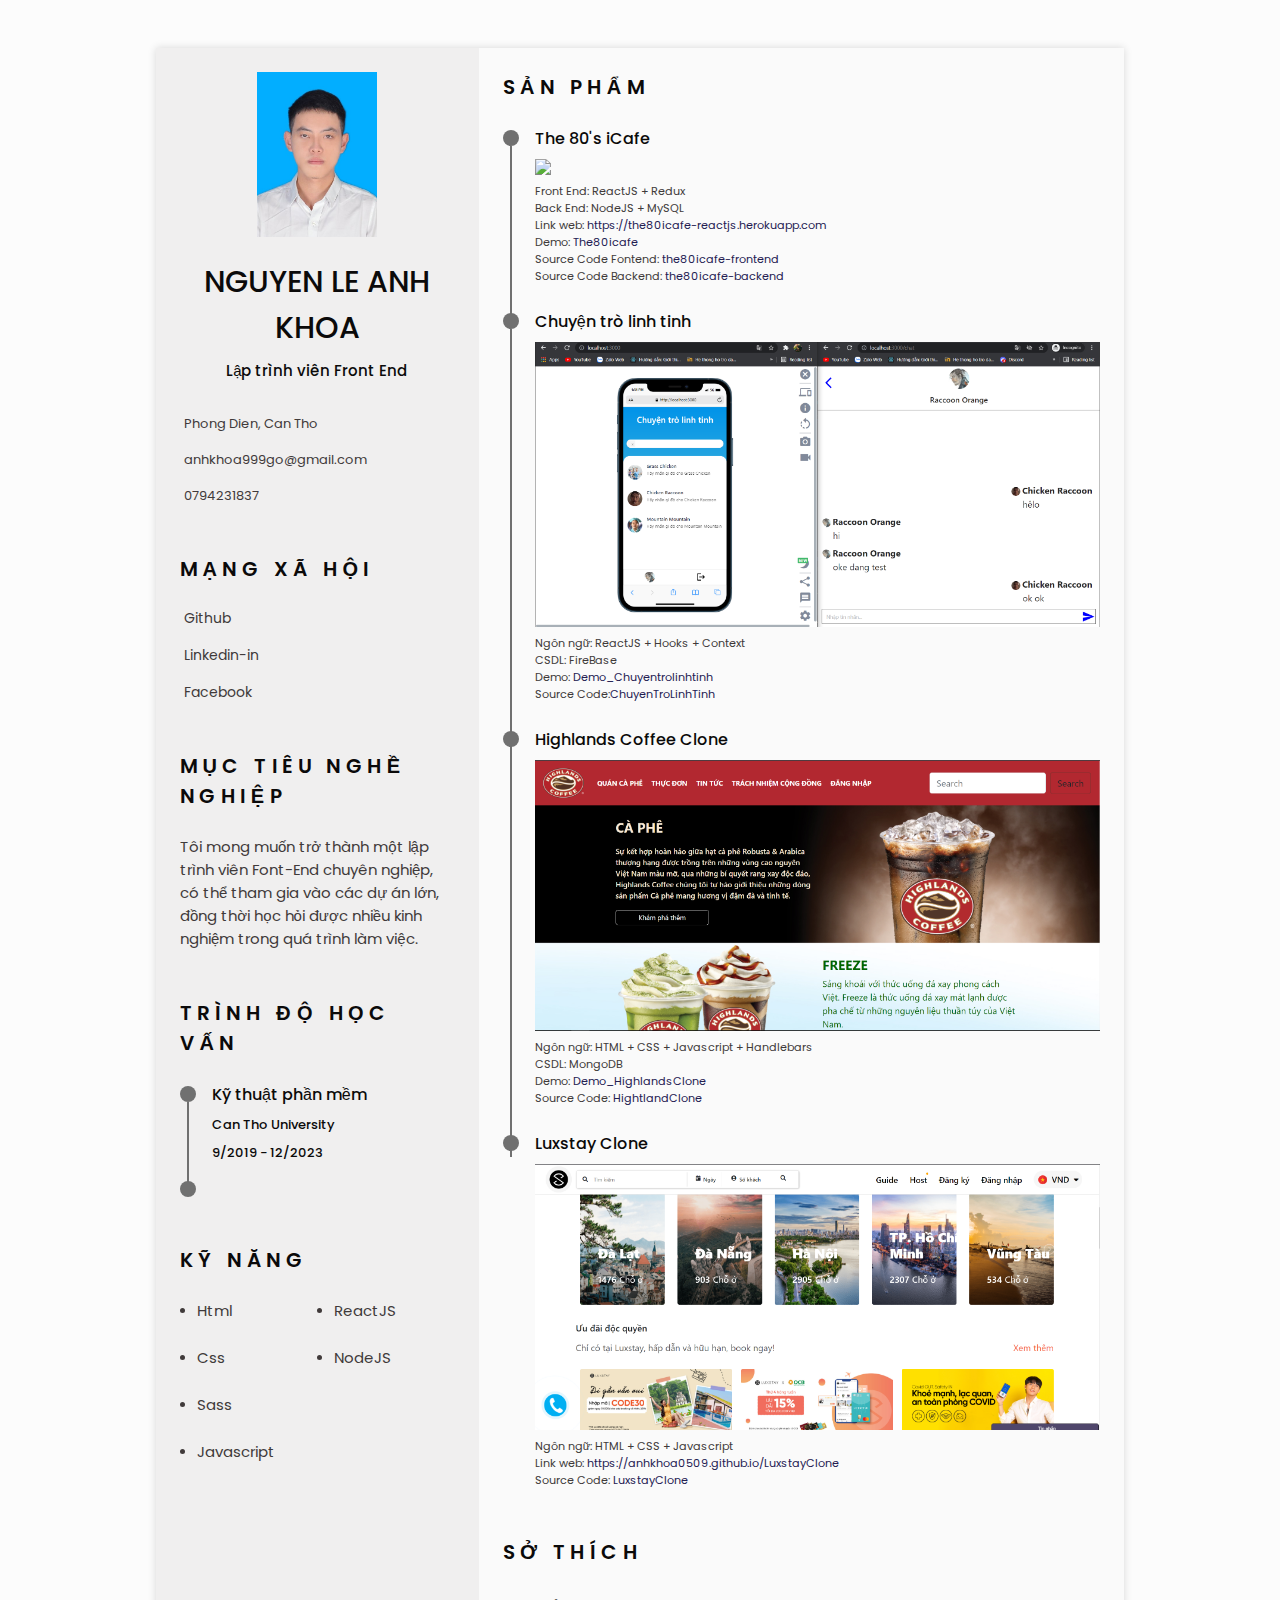
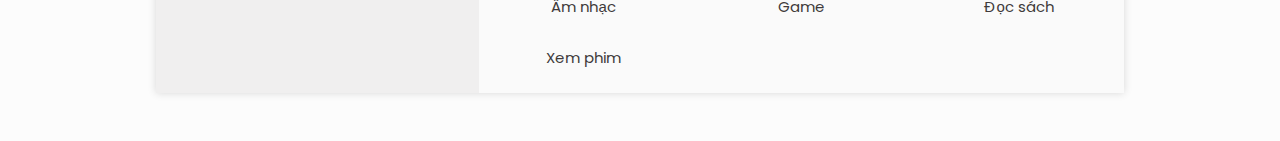
==== index.html @ 2679e8c6 "first commit" ====
<!DOCTYPE html>
<html lang="en">

<head>
    <meta charset="UTF-8">
    <meta name="viewport" content="width=device-width, initial-scale=1.0">
    <link rel="icon"
        href="https://png.pngtree.com/png-vector/20190411/ourlarge/pngtree-vector-resume-icon-png-image_927259.jpg" />

    <!--========== BOX ICONS ==========-->
    <link rel="stylesheet" href="https://use.fontawesome.com/releases/v5.6.3/css/all.css"
        integrity="sha384-UHRtZLI+pbxtHCWp1t77Bi1L4ZtiqrqD80Kn4Z8NTSRyMA2Fd33n5dQ8lWUE00s/" crossorigin="anonymous">


    <!--========== CSS ==========-->
    <link rel="stylesheet" href="assets/css/styles.css">

    <title>Responsive resume cv</title>
</head>

<body>
    <!--========== HEADER ==========-->
    <header class="l-header" id="header">
        <nav class="nav bd-container">
            <a href="" class="nav__logo">Khoa</a>
            <div class="nav__menu" id="nav-menu">
                <ul class="nav__list">
                    <li class="nav__item">
                        <a href="#home" class="nav__link active-link">
                            <i class="fas fa-home nav__icon"></i>Home
                        </a>
                    </li>
                    <li class="nav__item">
                        <a href="#profile" class="nav__link">
                            <i class="far fa-user-circle nav__icon"></i>Thông tin
                        </a>
                    </li>
                    <li class="nav__item">
                        <a href="#education" class="nav__link">
                            <i class="fas fa-book nav__icon"></i>Học vấn
                        </a>
                    </li>
                    <li class="nav__item">
                        <a href="#skills" class="nav__link">
                            <i class="fas fa-laptop-code nav__icon"></i>Kỹ năng
                        </a>
                    </li>
                    <li class="nav__item">
                        <a href="#experience" class="nav__link">
                            <i class="fas fa-briefcase nav__icon"></i>Kinh nghiệm
                        </a>
                    </li>
                    <li class="nav__item">
                        <a href="#interests" class="nav__link">
                            <i class="fas fa-gamepad interests__icon"></i>
                            Sở thích
                        </a>
                    </li>
                </ul>
            </div>
            <div class="nav__toggle" id="nav-toggle">
                <i class="fas fa-bars"></i>
            </div>
        </nav>
    </header>

    <main class="l-main bd-container">
        <!-- All elements within this div, is generated in PDF -->
        <div class="resume" id="area-cv">
            <div class="resume__left">
                <!--========== HOME ==========-->
                <section class="home" id="home">
                    <div class="home__container section bd-grid">
                        <div class="home__data bd-grid">
                            <div>
                                <img src="assets/img/perfil.jpg" class="home__img" alt="">
                            </div>
                            <h1 class="home__title">NGUYEN LE ANH KHOA</h1>
                            <h3 class="home__profession">Lập trình viên Front End </h3>
                            <!-- Button to generate and download the pdf. Available for desktop. -->
                            <!-- <div class="">
                                <a href="assets/pdf/ResumeCv.pdf" class="home__button-movil">Download</a>
                            </div> -->
                        </div>
                        <div class="home__address bd-grid">
                            <span class="home__information">
                                <i class="fas fa-map-marker-alt home__icon"></i> Phong Dien, Can Tho
                            </span>
                            <span class="home__information">
                                <i class="far fa-envelope home__icon"></i> anhkhoa999go@gmail.com
                            </span>
                            <span class="home__information">
                                <i class="fas fa-mobile home__icon"></i> 0794231837
                            </span>
                        </div>
                    </div>
                    <!-- Theme change button -->
                    <i class="far fa-moon change-theme" title="Theme" id="theme-button"></i>
                    <i class="fas fa-download generate-pdf" title="Geneate PDF" id="resume-button"></i>

                </section>

                <!--========== SOCIAL ==========-->
                <section class="social section">
                    <h2 class="section-title">Mạng xã hội</h2>
                    <div class="social__container bd-grid">
                        <a href="https://github.com/anhkhoa0509" target="_blank" class="social__link">
                            <i class="social__icon fab fa-github"></i>Github
                        </a>
                        <a href="https://www.linkedin.com/in/nguyen-le-anh-khoa-940a77181" target="_blank"
                            class="social__link">
                            <i class="social__icon fab fa-linkedin-in"></i>Linkedin-in
                        </a>

                        <a href="https://www.facebook.com/anhkhoa999go" target="_blank" class="social__link">
                            <i class="social__icon fab fa-facebook"></i>Facebook
                        </a>

                    </div>
                </section>

                <!--========== PROFILE ==========-->
                <section class="profile section" id="profile">
                    <h2 class="section-title">Mục tiêu nghề nghiệp</h2>
                    <p class="profile__description"> Tôi mong muốn trở thành một lập trình viên Font-End chuyên nghiệp,
                        có thể tham gia vào các dự án lớn, đồng thời học hỏi được nhiều kinh nghiệm trong quá trình làm
                        việc. </p>
                </section>
                <!--==========EDUCATION==========-->
                <section class="education section" id="education">
                    <h2 class="section-title">Trình độ học vấn</h2>
                    <div class="education__container bd-grid">
                        <div class="education__content">
                            <div class="education__time">
                                <span class="education__rounder"></span>
                                <span class="education__line"></span>
                            </div>
                            <div class="education__data bd-grid">
                                <h3 class="education__title">Kỹ thuật phần mềm</h3>
                                <h3 class="education__studies">Can Tho University</h3>
                                <h3 class="education__year">9/2019 - 12/2023</h3>
                            </div>
                        </div>
                        <div class="education__content">
                            <div class="education__time">
                                <span class="education__rounder"></span>
                            </div>
                        </div>
                    </div>
                </section>


                <!--========== SKILLS  ==========-->
                <section class="skills section" id="skills">
                    <h2 class="section-title">Kỹ năng</h2>
                    <div class="skills__content bd-grid">
                        <ul class="skills__data">
                            <li class="skills__name">
                                <span class="skills__circle"></span> Html
                            </li>
                            <li class="skills__name">
                                <span class="skills__circle"></span> Css
                            </li>
                            <li class="skills__name">
                                <span class="skills__circle"></span> Sass
                            </li>
                            <li class="skills__name">
                                <span class="skills__circle"></span> Javascript
                            </li>
                        </ul>
                        <ul class="skills__data">
                            <li class="skills__name">
                                <span class="skills__circle"></span> ReactJS
                            </li>
                            <li class="skills__name">
                                <span class="skills__circle"></span> NodeJS
                            </li>

                        </ul>
                    </div>
                </section>

            </div>

            <div class="resume__right">
                <!--========== EXPERIENCE ==========-->
                <section class="experience section" id="experience">
                    <h2 class="section-title">Sản phẩm</h2>
                    <div class="experience__container bd-grid">
                        <div class="experience__content">
                            <div class="experience__time">
                                <div class="experience__rounder"></div>
                                <div class="experience__line"></div>
                            </div>
                            <div class="experience__data bd-grid">
                                <h3 class="experience__title">The 80's iCafe</h3>
                                <img src="assets/img/the80icafe.PNG" class="experience__product"></img>
                                <div class="experience__details">
                                    <p>Front End: ReactJS + Redux</p>
                                    <p>Back End: NodeJS + MySQL</p>
                                    <p>Link web: <a
                                            href="https://the80icafe-reactjs.herokuapp.com/">https://the80icafe-reactjs.herokuapp.com</a>
                                    </p>
                                    <p>Demo: <a
                                            href="https://drive.google.com/file/d/1z7cvW_mBKtKB8MiOIWQ_J-ncR4O8ZGtf/view?usp=sharing">
                                            The80icafe</a>
                                    </p>
                                    <p>Source Code Fontend: <a href="https://github.com/anhkhoa0509/the80icafe-frontend"
                                            class="">the80icafe-frontend</a></p>
                                    <p> Source Code Backend: <a href="https://github.com/anhkhoa0509/the80icafe-backend"
                                            class="">the80icafe-backend</a></p>

                                </div>
                            </div>
                        </div>
                        <div class="experience__content">
                            <div class="experience__time">
                                <div class="experience__rounder"></div>
                                <div class="experience__line"></div>
                            </div>
                            <div class="experience__data bd-grid">
                                <h3 class="experience__title">Chuyện trò linh tinh</h3>
                                <img src="assets/img/chuyentolinhtinh.PNG" class="experience__product"></img>
                                <div class="experience__details">
                                    <p>Ngôn ngữ: ReactJS + Hooks + Context</p>
                                    <p>CSDL: FireBase</p>
                                    <p>Demo: <a
                                            href="https://drive.google.com/file/d/1z7cvW_mBKtKB8MiOIWQ_J-ncR4O8ZGtf/view?usp=sharing">
                                            Demo_Chuyentrolinhtinh</a>
                                    </p>
                                    <p>Source Code:<a href="https://github.com/anhkhoa0509/ChuyenTroLinhTinh"
                                            class="">ChuyenTroLinhTinh</a></p>
                                </div>
                            </div>
                        </div>
                        <div class="experience__content">
                            <div class="experience__time">
                                <div class="experience__rounder"></div>
                                <div class="experience__line"></div>
                            </div>
                            <div class="experience__data bd-grid">
                                <h3 class="experience__title">Highlands Coffee Clone</h3>
                                <img src="assets/img/hightland.PNG" class="experience__product"></img>
                                <div class="experience__details">
                                    <p>Ngôn ngữ: HTML + CSS + Javascript + Handlebars</p>
                                    <p>CSDL: MongoDB</p>
                                    <p>Demo: <a
                                            href="https://drive.google.com/file/d/1Gp63VtzTsbjRs1otETOuWHglLufCqaR7/view?usp=sharing">
                                            Demo_HighlandsClone</a>
                                    </p>
                                    <p>Source Code: <a href="https://github.com/anhkhoa0509/HightlandClone"
                                            class="">HightlandClone
                                        </a></p>

                                </div>
                            </div>
                        </div>
                        <div class="experience__content">
                            <div class="experience__time">
                                <div class="experience__rounder"></div>
                            </div>
                            <div class="experience__data bd-grid">
                                <h3 class="experience__title">Luxstay Clone</h3>
                                <img src="assets/img/luxstay.PNG" class="experience__product"></img>
                                <div class="experience__details">
                                    <p>Ngôn ngữ: HTML + CSS + Javascript </p>
                                    <p>Link web: <a
                                            href="https://anhkhoa0509.github.io/LuxstayClone">https://anhkhoa0509.github.io/LuxstayClone</a>
                                    </p>
                                    <p>Source Code: <a href="https://github.com/anhkhoa0509/LuxstayClone"
                                            class="">LuxstayClone
                                        </a></p>

                                </div>
                            </div>
                        </div>



                    </div>
                </section>

                <!--========== INTERESTS ==========-->
                <section class="interests section" id="interests">
                    <h2 class="section-title">Sở thích</h2>
                    <div class="interests__container bd-grid">
                        <div class="interests__content">
                            <i class="fas fa-headphones-alt interests__icon"></i>
                            <span class="interests__name">Âm nhạc</span>
                        </div>
                        <div class="interests__content">
                            <i class="fas fa-gamepad interests__icon"></i>
                            <span class="interests__name">Game</span>
                        </div>
                        <div class="interests__content">
                            <i class="fas fa-book interests__icon"></i>
                            <span class="interests__name">Đọc sách</span>
                        </div>
                        <div class="interests__content">
                            <i class="fas fa-film interests__icon"></i>
                            <span class="interests__name">Xem phim</span>
                        </div>
                    </div>
                </section>
            </div>
        </div>
    </main>

    <!--========== SCROLL TOP ==========-->
    <a href="#" class="scrolltop" id="scroll-top">
        <i class="fas fa-arrow-up scrolltop__icon"></i>
    </a>

    <!--========== HTML2PDF ==========-->
    <script src="assets/js/html2pdf.bundle.min.js"></script>

    <!--========== MAIN JS ==========-->
    <script src="assets/js/main.js"></script>
</body>

</html>
---- assets/css/styles.css ----
/*===== GOOGLE FONTS =====*/
@import url('https://fonts.googleapis.com/css2?family=Poppins:wght@400;500;600&display=swap');

/*===== VARIABLES CSS =====*/
:root {
  --header-height: 3rem;

  /*========== Colors ==========*/
  --title-color: #0B0A0A;
  --text-color: #403A3A;
  --text-color-light: #707070;
  --container-color: #FAFAFA;
  --container-color-alt: #F0EFEF;
  --body-color: #FCFCFC;

  /*========== Font and typography ==========*/
  --body-font: 'Poppins', sans-serif;
  --h1-font-size: 1.5rem;
  --h2-font-size: 1.25rem;
  --h3-font-size: 1rem;
  --normal-font-size: .938rem;
  --small-font-size: .875rem;
  --smaller-font-size: .813rem;

  /*========== Font weight ==========*/
  --font-medium: 500;
  --font-semi-bold: 600;

  /*========== Margenes ==========*/
  --mb-1: .5rem;
  --mb-2: 1rem;
  --mb-3: 1.5rem;

  /*========== z index ==========*/
  --z-tooltip: 10;
  --z-fixed: 100;
}

/*========== BASE ==========*/
*,
::before,
::after {
  box-sizing: border-box;
}

html {
  scroll-behavior: smooth;
}

/*========== Variables Dark theme ==========*/
body.dark-theme {
  --title-color: #F2F2F2;
  --text-color: #BFBFBF;
  --container-color: #212121;
  --container-color-alt: #181616;
  --body-color: #2B2B2B;

}

/*========== Button Dark/Light ==========*/
.change-theme {
  position: absolute;
  right: 0;
  top: 2.2rem;
  display: flex;
  color: var(--text-color);
  font-size: 1.2rem;
  cursor: pointer;
}

.change-theme:hover {
  color: var(--title-color)
}

/*========== Font size variables to scale cv ==========*/
body.scale-cv {
  --h1-font-size: .938rem;
  --h2-font-size: .938remrem;
  --h3-font-size: .875rem;
  --normal-font-size: .813rem;
  --small-font-size: .75rem;
  --smaller-font-size: .688rem;

}

/*========== Generate PDF button ==========*/
.generate-pdf {
  position: absolute;
  top: 2.2rem;
  left: 0;
  font-size: 1.2rem;
  color: var(--text-color);
  cursor: pointer;
}

.generate-pdf:hover {
  color: var(--title-color)
}

/*========== Classes modified to reduce size and print on A4 sheet ==========*/
.scale-cv .change-theme,
.scale-cv .generate-pdf {
  display: none;
}

.scale-cv .bd-container {
  max-width: 595px;
}

.scale-cv .section {
  padding: 1.5rem 0 .80rem
}

.scale-cv .section-title {
  margin-bottom: .75rem;
}

.scale-cv .resume__left,
.scale-cv .resume__right {
  padding: 0 1rem;
}

.scale-cv .home__img {
  width: 90px;
  height: 90px;
}

.scale-cv .home__container {
  gap: 1.5rem;
}

.scale-cv .home__data {
  gap: .25rem;
}

.scale-cv .home__address,
.scale-cv .social__container {
  gap: .75rem;
}

.scale-cv .home__icon,
.scale-cv .social__icon,
.scale-cv .interests__icon {
  font-size: 1rem;
}

.scale-cv .education__container,
.scale-cv .education__container {
  gap: 1rem;
}

.scale-cv .education__time,
.scale-cv .experience__time {
  padding-right: .5rem;
}

.scale-cv .education__rounder,
.scale-cv .experience__rounder {
  width: 11px;
  height: 11px;
  margin-top: 0.22rem;
}

.scale-cv .education__line,
.scale-cv .experience__line {
  width: 1px;
  height: 110%;
  transform: translate(5px, 0);
}

.scale-cv .education__data,
.scale-cv .experience__data {
  gap: .25rem
}

.scale-cv .skills__name {
  margin-bottom: var(--mb-1);
}

.scale-cv .interests__container {
  column-gap: 2.5rem;
}




body {
  margin: 0 0 var(--header-height) 0;
  padding: 0;
  font-family: var(--body-font);
  font-size: var(--normal-font-size);
  background-color: var(--body-color);
  color: var(--text-color)
}

h1,
h2,
h3,
ul,
p {
  margin: 0;
}

h1,
h2,
h3 {
  color: var(--title-color);
  font-weight: var(--font-medium);
}

ul {
  padding: 0;
  list-style: none;
}

a {
  text-decoration: none;
}

img {
  max-width: 100%;
}

/*========== CLASS CSS ==========*/
.section {
  padding: 1.5rem 0;
}

.section-title {
  font-size: var(--h2-font-size);
  color: var(--title-color);
  font-weight: var(--font-semi-bold);
  text-transform: uppercase;
  letter-spacing: .34rem;
  text-align: center;
  margin-bottom: var(--mb-3);
}

/*========== LAYOUT ==========*/
.bd-container {
  max-width: 968px;
  width: calc(100% - 3rem);
  margin-left: var(--mb-3);
  margin-right: var(--mb-3);
}

.bd-grid {
  display: grid;
  gap: 1.5rem;
}

.l-header {
  width: 100%;
  position: fixed;
  bottom: 0;
  left: 0;
  z-index: var(--z-fixed);
  background-color: var(--body-color);
  box-shadow: 0 -1px 4px rgba(0, 0, 0, 0.1);
  transition: 0.3s;
}

/*========== NAV ==========*/
.nav {
  height: var(--header-height);
  display: flex;
  justify-content: space-between;
  align-items: center;
}

@media screen and (max-width:968px) {
  .nav__menu {
    position: fixed;
    bottom: -100%;
    left: 0;
    width: 100%;
    padding: 2rem 1.5rem;
    background-color: var(--body-color);
    box-shadow: 0 1px 4px rgba(0, 0, 0, 0.1);
    border-radius: 1rem 1rem 0 0;
    z-index: var(--z-fixed);
    transition: 0.3s;
  }
}


.nav__logo,
.nav__toggle {
  color: var(--title-color);
  font-weight: var(--font-medium);
}

.nav__toggle {
  font-size: 1.2rem;
  cursor: pointer;
}

.nav__item {
  text-align: center;
}

.nav__list {
  display: grid;
  grid-template-columns: repeat(3, 1fr);
  gap: 2rem
}

.nav__link {
  display: flex;
  flex-direction: column;
  font-size: var(--small-font-size);
  color: var(--text-color-light);
  font-weight: var(--font-medium);
}

.nav__link:hover {
  color: var(--title-color)
}

.nav__icon {
  font-size: 1.2rem;
  margin-bottom: var(--mb-1);
}

/* Show menu */

.show-menu {
  bottom: var(--header-height);
}


/* Active menu link */

.active-link {
  color: var(--title-color);
}

/*========== HOME ==========*/

.home {
  position: relative;
}

.home__container {
  gap: 1.25rem;
}

.home__data {
  gap: 0.5rem;
  text-align: center;
}


.home__img {
  width: 120px;
  /* height: 120px; */
  /* border-radius: 50%; */
  justify-content: center;
  margin-bottom: var(--mb-1);
}


.home-title {
  font-size: var(--h1-font-size);
}


.home__profession {
  font-size: var(--normal-font-size);
  margin-bottom: var(--mb-1);
}

.home__address {
  gap: 1rem;
}


.home__information {
  display: flex;
  align-items: center;
  font-size: var(--smaller-font-size);

}



.home__icon {
  font-size: 1.2rem;
  margin-right: .25rem;
}


.home__button-movil {
  display: inline-block;
  border: 2px solid var(--text-color);
  color: var(--text-color);
  padding: 1rem 2rem;
  border-radius: .25;
  transition: .3s;
  font-weight: var(--font-medium);
  margin-top: var(--mb-3);
}

.home__button-movil:hover {
  background-color: var(--text-color);
  color: var(--container-color)
}


/*========== SOCIAL ==========*/

.social__container {
  grid-template-columns: max-content;
  gap: 1rem;
}

.social__link {
  display: inline-flex;
  align-items: center;
  font-size: var(--small-font-size);
  color: var(--text-color)
}

.social__link:hover {
  color: var(--title-color)
}

.social__icon {
  font-size: 1.2rem;
  margin-right: .25rem;
}


/*========== PROFILE ==========*/
.profile__description {
  text-align: center;
}

/*========== EDUCATION AND EXPERIENCE ==========*/
.education__container {
  gap: calc(0.5rem + 6px);
}

.education__content,
.experience__content {
  display: flex;
}

.education__time,
.experience__time {
  padding-right: 1rem;
}

.education__rounder,
.experience__rounder {
  position: relative;
  display: block;
  width: 16px;
  height: 16px;
  background-color: var(--text-color-light);
  border-radius: 50%;
  margin-top: .25rem;
}

.education__line,
.experience__line {
  display: block;
  width: 2px;
  height: 108%;
  background-color: var(--text-color-light);
  transform: translate(7px, 0);
}

.education__data,
.experience__data {
  gap: .5rem;
}

.experience__details {
  font-size: 0.7rem;
}

.experience__details a {
  color: rgb(36, 32, 82);
}



.education__title,
.experience__title {
  font-size: var(--h3-font-size);
}

.education__studies {
  font-size: var(--smaller-font-size);
  color: var(--title-color)
}

.education__year {
  font-size: var(--smaller-font-size);
}


/*========== SKILLS AND LANGUAGES ==========*/
.skills__content {
  grid-template-columns: repeat(2, 1fr);

}

.skills__content {
  gap: 0;
}

.skills__name {
  display: flex;
  align-items: center;
  margin-bottom: var(--mb-3);
}

.skills__circle {
  display: inline-block;
  width: 5px;
  height: 5px;
  background-color: var(--text-color);
  border-radius: 50%;
  margin-right: .75rem;
}


/*========== INTERESTS ==========*/
.interests__container {
  grid-template-columns: repeat(3, 1fr);
  math-style: var(--mb-2);
}

.interests__content {
  display: flex;
  flex-direction: column;
  align-items: center;
  text-align: center;
}

.interests__icon {
  font-size: 1.5rem;
  color: var(--text-color-light);
  margin-bottom: .25rem;
}

/* Scroll top */
.scrolltop {
  position: fixed;
  right: 1rem;
  bottom: -20%;
  display: flex;
  justify-content: center;
  align-items: center;
  padding: 0.3rem;
  background-color: var(--container-color-alt);
  border-radius: .4rem;
  z-index: var(--z-tooltip);
  transition: .4s;
  visibility: hidden;
}

.scrolltop__icon {
  font-size: 1.2rem;
  color: var(--text-color)
}

.show-scroll {
  visibility: visible;
  bottom: 5rem;
}

/*========== MEDIA QUERIES ==========*/
@media screen and (max-width: 320px) {
  .nav_list {
    grid-template-columns: repeat(2, 1fr);
    gap: 1rem .5rem;
  }
}


@media screen and (min-width: 968px) {
  body {
    margin: 3rem 0;
  }

  .generate-pdf {
    display: inline-block;
  }

  .bd-container {
    margin-left: auto;
    margin-right: auto;
  }

  .l-header,
  .scrolltop {
    display: none;
  }

  .resume {
    display: grid;
    grid-template-columns: .5fr 1fr;
    background-color: var(--container-color);
    box-shadow: 0 0 8px rgb(13, 12, 12, .15);
  }

  .resume__left {
    background-color: var(--container-color-alt);
  }

  .resume__left,
  .resume__right {
    padding: 0 1.5rem
  }

  .section-title,
  .profile__description {
    text-align: inherit;
  }

  .home__container {
    gap: 1.5rem
  }

  .home__button-movil {
    display: none;
  }

  .interests__container {
    grid-template-columns: repeat(4, max-centent);
    column-gap: 3.5rem;
  }
}

/* For small devices, menu two columns */


/* Classes modified for large screen size */
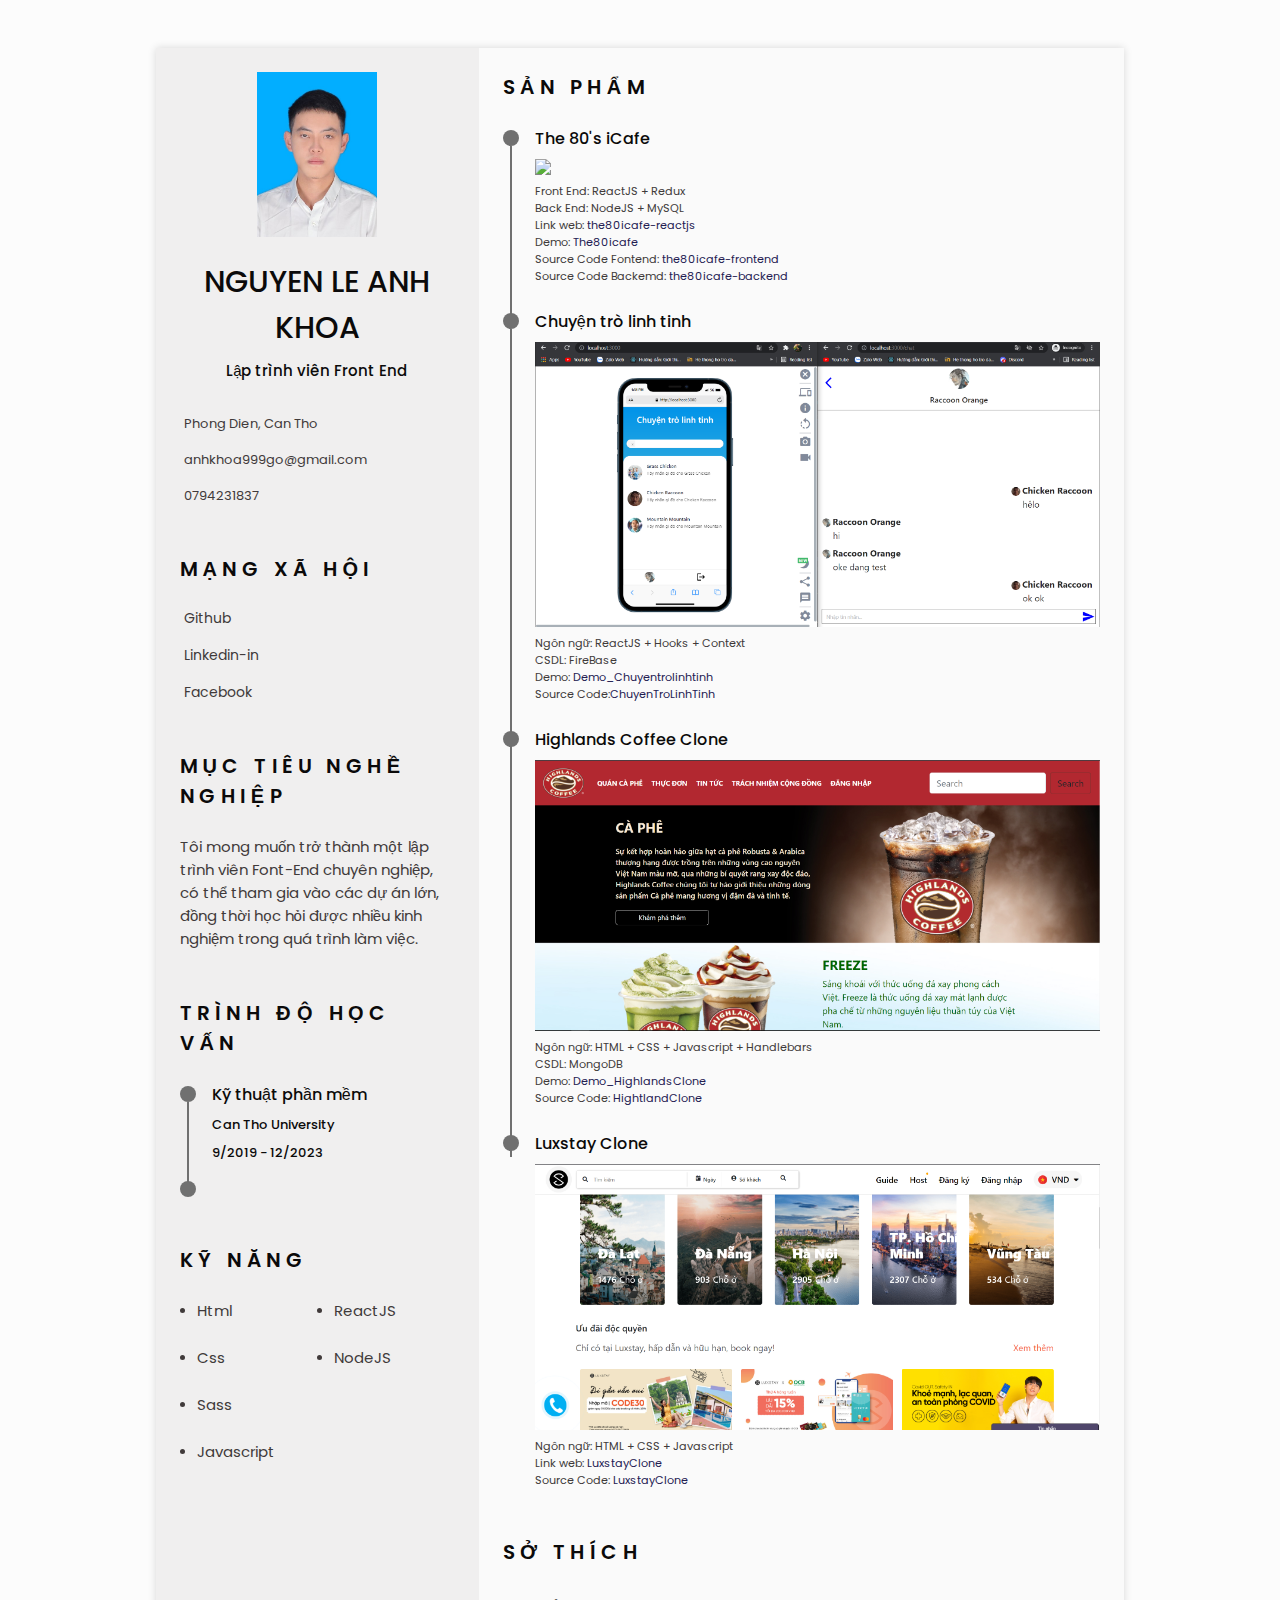
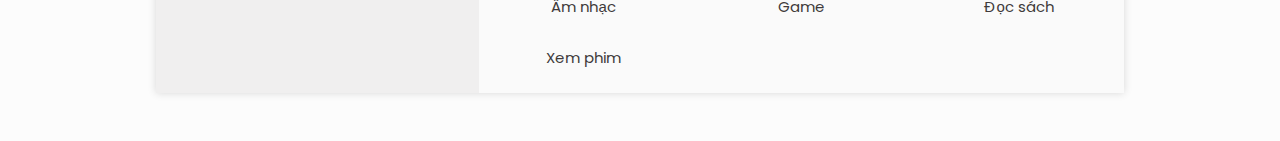
==== commit de370a2b: "Update index.html" ====
--- a/index.html
+++ b/index.html
@@ -15,7 +15,7 @@
     <!--========== CSS ==========-->
     <link rel="stylesheet" href="assets/css/styles.css">
 
-    <title>Responsive resume cv</title>
+    <title>CV Nguyen Le Anh Khoa</title>
 </head>
 
 <body>
@@ -199,7 +199,7 @@
                                     <p>Front End: ReactJS + Redux</p>
                                     <p>Back End: NodeJS + MySQL</p>
                                     <p>Link web: <a
-                                            href="https://the80icafe-reactjs.herokuapp.com/">https://the80icafe-reactjs.herokuapp.com</a>
+                                            href="https://the80icafe-reactjs.herokuapp.com/">the80icafe-reactjs</a>
                                     </p>
                                     <p>Demo: <a
                                             href="https://drive.google.com/file/d/1z7cvW_mBKtKB8MiOIWQ_J-ncR4O8ZGtf/view?usp=sharing">
@@ -207,7 +207,7 @@
                                     </p>
                                     <p>Source Code Fontend: <a href="https://github.com/anhkhoa0509/the80icafe-frontend"
                                             class="">the80icafe-frontend</a></p>
-                                    <p> Source Code Backend: <a href="https://github.com/anhkhoa0509/the80icafe-backend"
+                                    <p> Source Code Backemd: <a href="https://github.com/anhkhoa0509/the80icafe-backend"
                                             class="">the80icafe-backend</a></p>
 
                                 </div>
@@ -264,8 +264,7 @@
                                 <img src="assets/img/luxstay.PNG" class="experience__product"></img>
                                 <div class="experience__details">
                                     <p>Ngôn ngữ: HTML + CSS + Javascript </p>
-                                    <p>Link web: <a
-                                            href="https://anhkhoa0509.github.io/LuxstayClone">https://anhkhoa0509.github.io/LuxstayClone</a>
+                                    <p>Link web: <a href="https://anhkhoa0509.github.io/LuxstayClone">LuxstayClone</a>
                                     </p>
                                     <p>Source Code: <a href="https://github.com/anhkhoa0509/LuxstayClone"
                                             class="">LuxstayClone
@@ -318,4 +317,4 @@
     <script src="assets/js/main.js"></script>
 </body>
 
-</html>+</html>
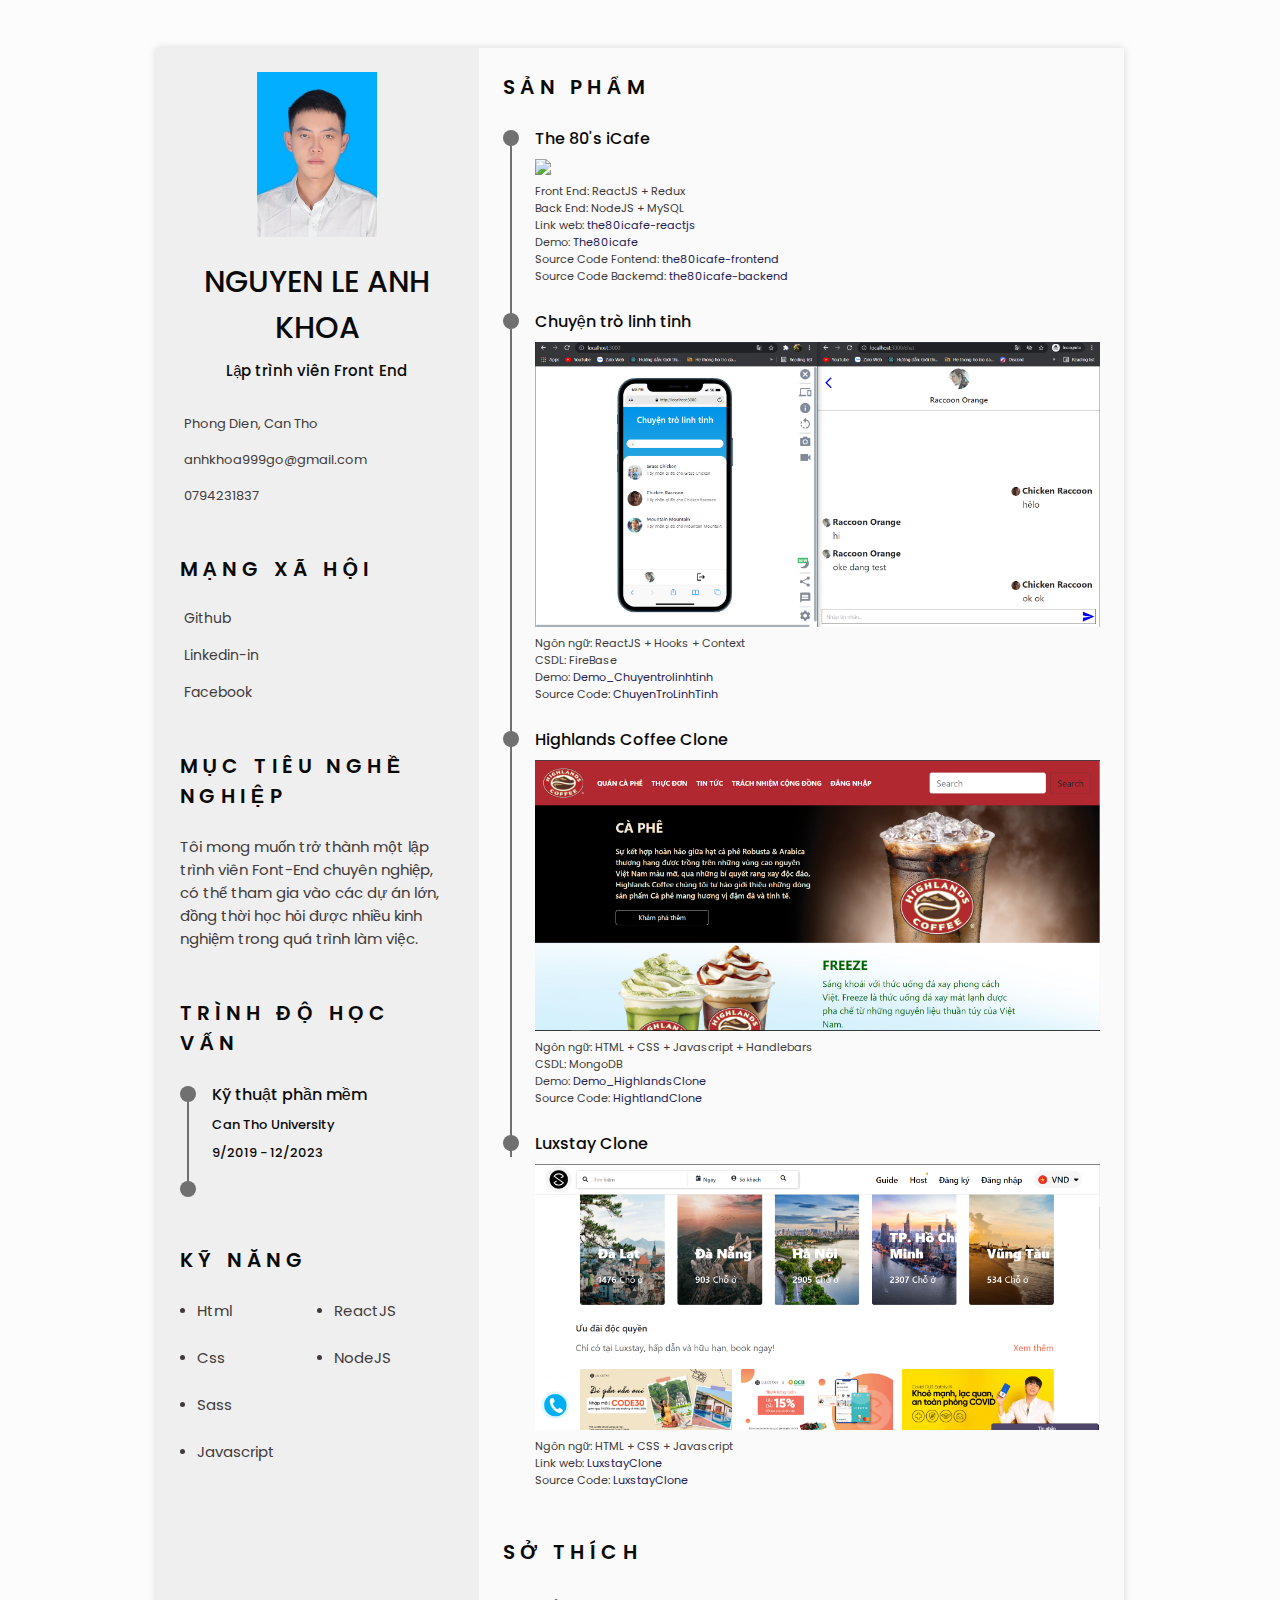
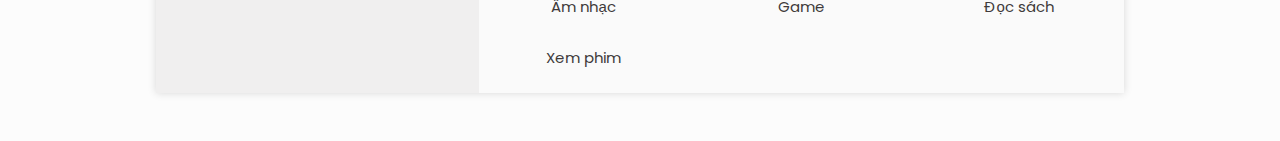
==== commit 56508c8a: "Update index.html" ====
--- a/index.html
+++ b/index.html
@@ -15,7 +15,7 @@
     <!--========== CSS ==========-->
     <link rel="stylesheet" href="assets/css/styles.css">
 
-    <title>CV Nguyen Le Anh Khoa</title>
+    <title>Responsive resume cv</title>
 </head>
 
 <body>
@@ -27,12 +27,12 @@
                 <ul class="nav__list">
                     <li class="nav__item">
                         <a href="#home" class="nav__link active-link">
-                            <i class="fas fa-home nav__icon"></i>Home
+                            <i class="far fa-user-circle nav__icon"></i>Thông tin
                         </a>
                     </li>
                     <li class="nav__item">
                         <a href="#profile" class="nav__link">
-                            <i class="far fa-user-circle nav__icon"></i>Thông tin
+                            <i class="fas fa-bullseye nav__icon"></i>Mục tiêu
                         </a>
                     </li>
                     <li class="nav__item">
@@ -47,7 +47,7 @@
                     </li>
                     <li class="nav__item">
                         <a href="#experience" class="nav__link">
-                            <i class="fas fa-briefcase nav__icon"></i>Kinh nghiệm
+                            <i class="fas fa-briefcase nav__icon"></i>Sản phẩm
                         </a>
                     </li>
                     <li class="nav__item">
@@ -228,7 +228,7 @@
                                             href="https://drive.google.com/file/d/1z7cvW_mBKtKB8MiOIWQ_J-ncR4O8ZGtf/view?usp=sharing">
                                             Demo_Chuyentrolinhtinh</a>
                                     </p>
-                                    <p>Source Code:<a href="https://github.com/anhkhoa0509/ChuyenTroLinhTinh"
+                                    <p>Source Code: <a href="https://github.com/anhkhoa0509/ChuyenTroLinhTinh"
                                             class="">ChuyenTroLinhTinh</a></p>
                                 </div>
                             </div>
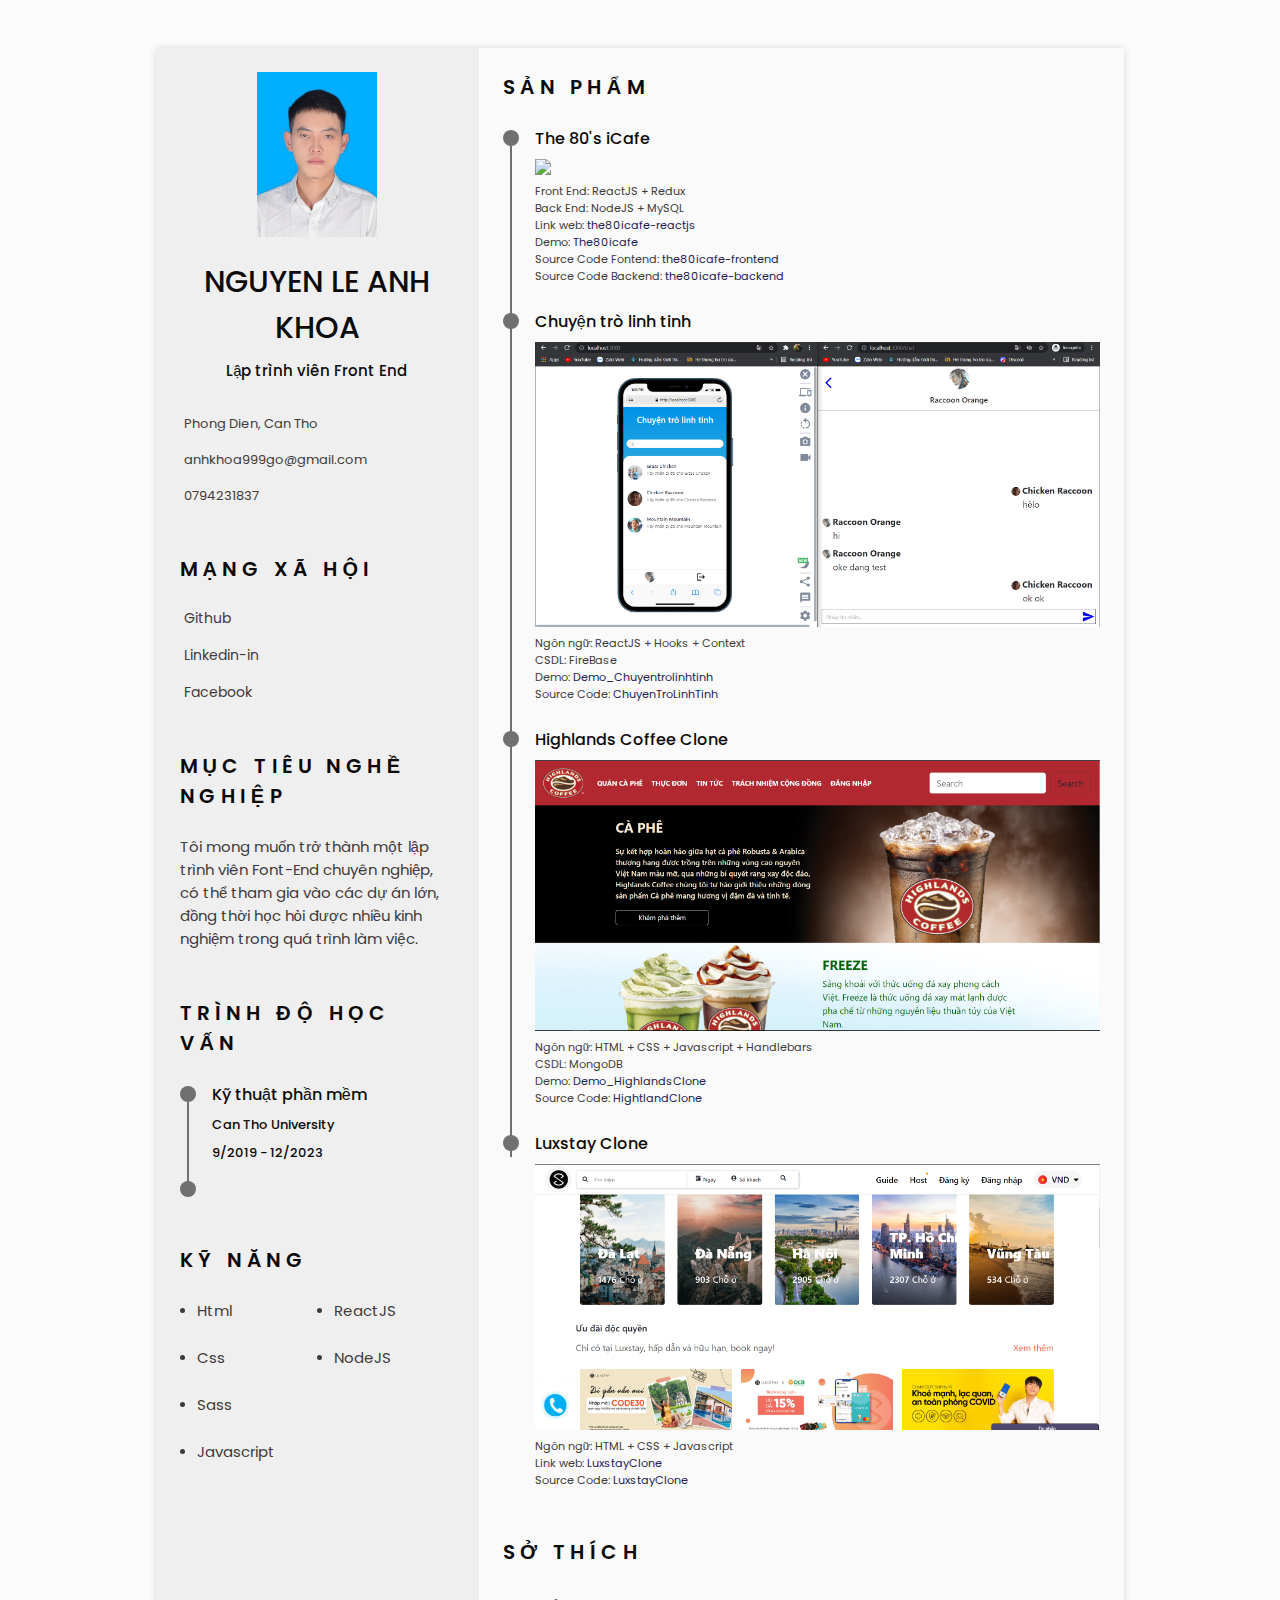
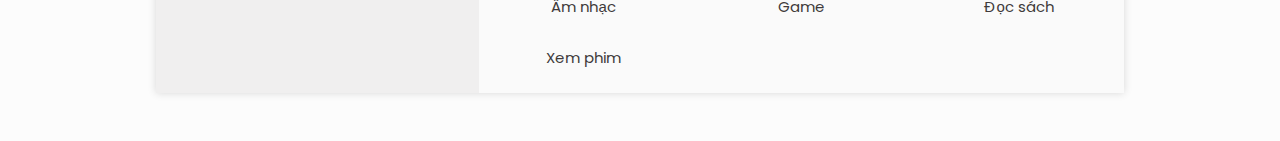
==== commit 99d6f15d: "Update index.html" ====
--- a/index.html
+++ b/index.html
@@ -5,7 +5,7 @@
     <meta charset="UTF-8">
     <meta name="viewport" content="width=device-width, initial-scale=1.0">
     <link rel="icon"
-        href="https://png.pngtree.com/png-vector/20190411/ourlarge/pngtree-vector-resume-icon-png-image_927259.jpg" />
+        href="https://en.pimg.jp/041/411/132/1/41411132.jpg" />
 
     <!--========== BOX ICONS ==========-->
     <link rel="stylesheet" href="https://use.fontawesome.com/releases/v5.6.3/css/all.css"
@@ -15,7 +15,7 @@
     <!--========== CSS ==========-->
     <link rel="stylesheet" href="assets/css/styles.css">
 
-    <title>Responsive resume cv</title>
+    <title>CV Nguyen Le Anh Khoa</title>
 </head>
 
 <body>
@@ -207,7 +207,7 @@
                                     </p>
                                     <p>Source Code Fontend: <a href="https://github.com/anhkhoa0509/the80icafe-frontend"
                                             class="">the80icafe-frontend</a></p>
-                                    <p> Source Code Backemd: <a href="https://github.com/anhkhoa0509/the80icafe-backend"
+                                    <p> Source Code Backend: <a href="https://github.com/anhkhoa0509/the80icafe-backend"
                                             class="">the80icafe-backend</a></p>
 
                                 </div>
